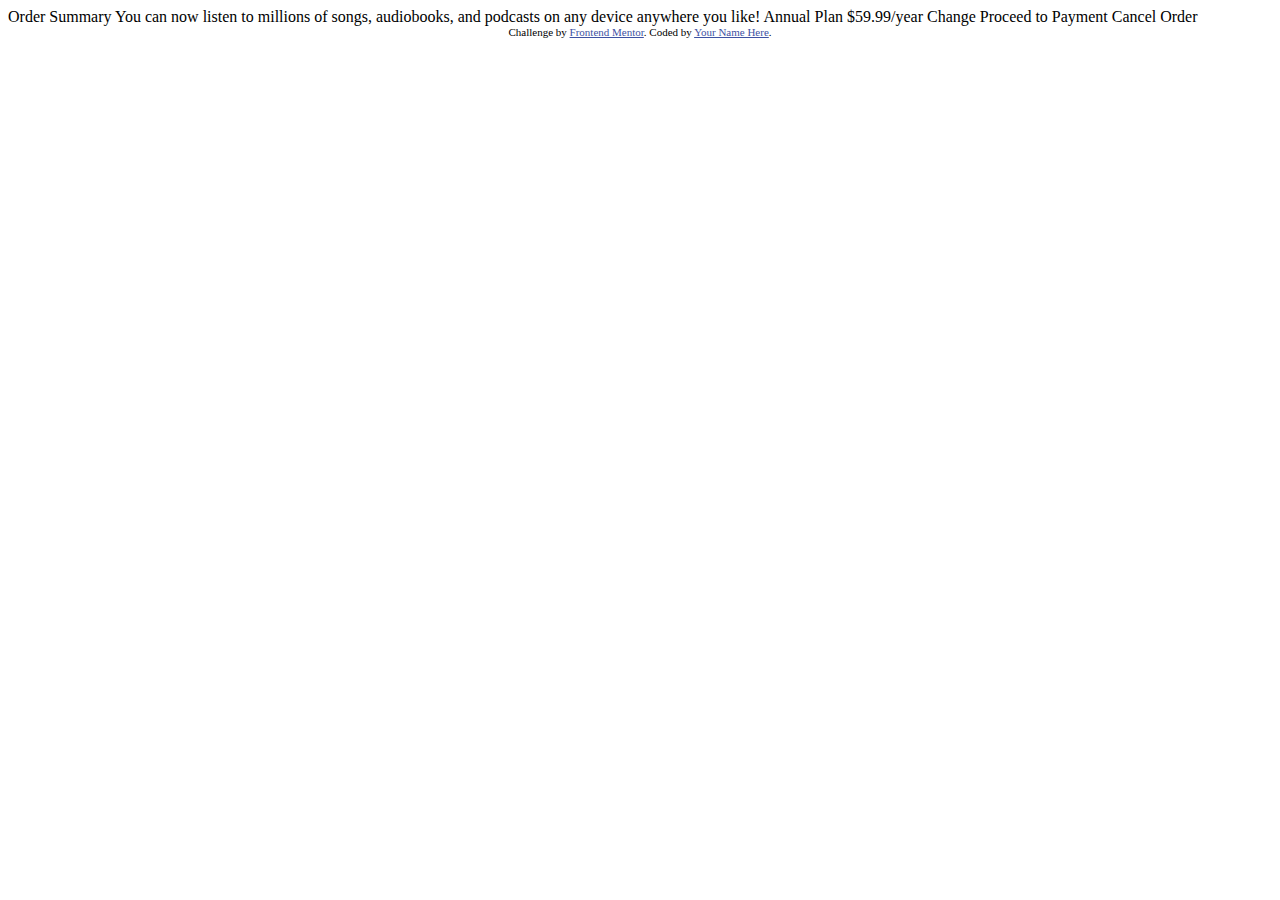
==== htmlcssjs/order-summary-component-main/index.html @ a9f9e7df "novo projeto" ====
<!DOCTYPE html>
<html lang="en">
<head>
  <meta charset="UTF-8">
  <meta name="viewport" content="width=device-width, initial-scale=1.0"> <!-- displays site properly based on user's device -->

  <link rel="icon" type="image/png" sizes="32x32" href="./images/favicon-32x32.png">
  
  <title>Frontend Mentor | Order summary card</title>

  <!-- Feel free to remove these styles or customise in your own stylesheet 👍 -->
  <style>
    .attribution { font-size: 11px; text-align: center; }
    .attribution a { color: hsl(228, 45%, 44%); }
  </style>
</head>
<body>

  Order Summary

  You can now listen to millions of songs, audiobooks, and podcasts on any 
  device anywhere you like!

  Annual Plan
  $59.99/year

  Change

  Proceed to Payment
  Cancel Order
  
  <div class="attribution">
    Challenge by <a href="https://www.frontendmentor.io?ref=challenge" target="_blank">Frontend Mentor</a>. 
    Coded by <a href="#">Your Name Here</a>.
  </div>
</body>
</html>
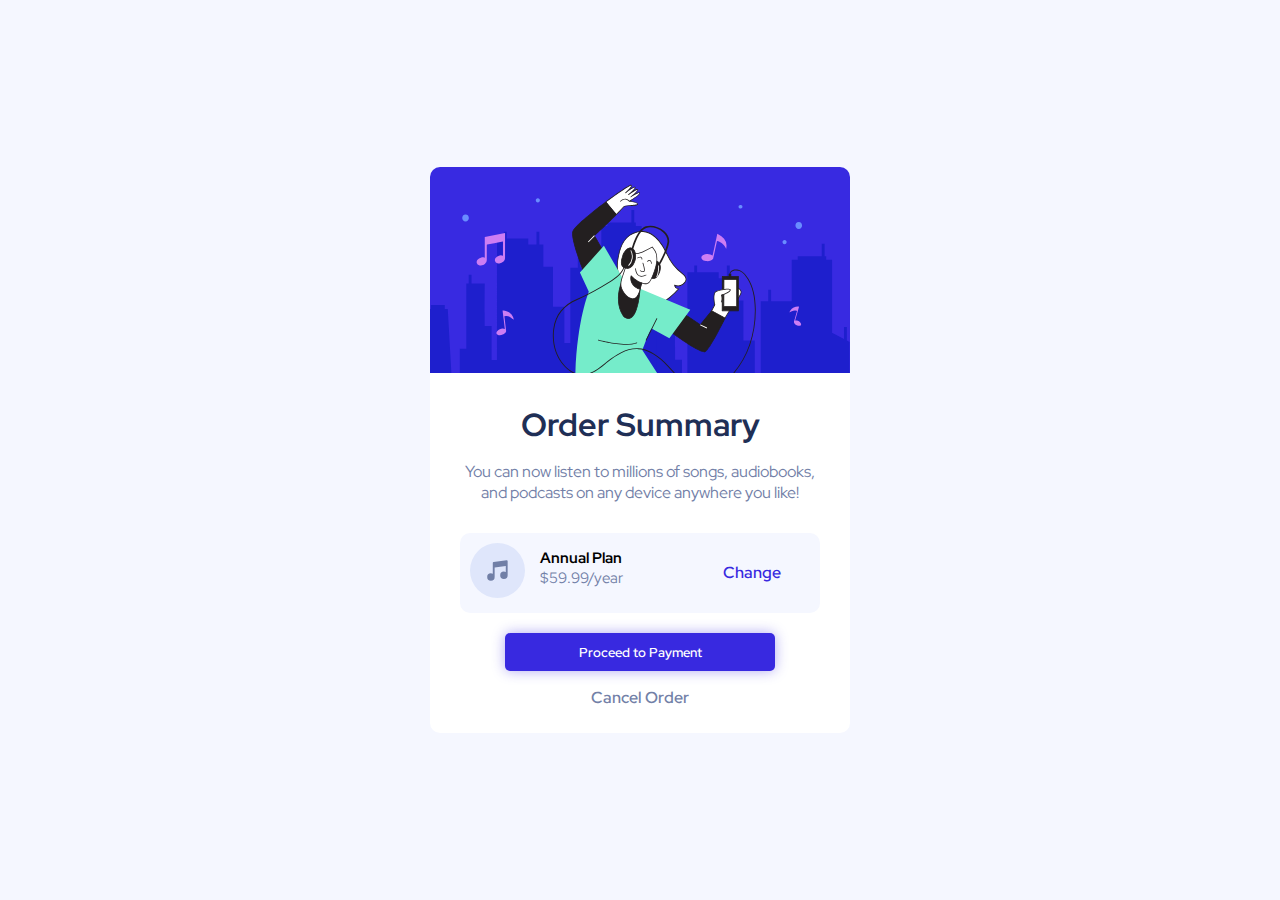
==== commit 2a301319: "Order Summary adicionado" ====
--- a/htmlcssjs/order-summary-component-main/index.html
+++ b/htmlcssjs/order-summary-component-main/index.html
@@ -1,37 +1,32 @@
 <!DOCTYPE html>
-<html lang="en">
+<html lang="pt-br">
 <head>
   <meta charset="UTF-8">
-  <meta name="viewport" content="width=device-width, initial-scale=1.0"> <!-- displays site properly based on user's device -->
-
-  <link rel="icon" type="image/png" sizes="32x32" href="./images/favicon-32x32.png">
-  
-  <title>Frontend Mentor | Order summary card</title>
-
-  <!-- Feel free to remove these styles or customise in your own stylesheet 👍 -->
-  <style>
-    .attribution { font-size: 11px; text-align: center; }
-    .attribution a { color: hsl(228, 45%, 44%); }
-  </style>
+  <meta name="viewport" content="width=device-width, initial-scale=1.0">
+  <title>OrderSummaryComponent</title>
+  <link rel="stylesheet" href="estilo/style.css">
 </head>
 <body>
-
-  Order Summary
-
-  You can now listen to millions of songs, audiobooks, and podcasts on any 
-  device anywhere you like!
-
-  Annual Plan
-  $59.99/year
-
-  Change
-
-  Proceed to Payment
-  Cancel Order
-  
-  <div class="attribution">
-    Challenge by <a href="https://www.frontendmentor.io?ref=challenge" target="_blank">Frontend Mentor</a>. 
-    Coded by <a href="#">Your Name Here</a>.
+  <div class="container">
+    <img src="images/illustration-hero.svg" alt="hero llustration">
+    <section>
+      <h1>Order Summary</h1>
+      <span class="desc">
+        You can now listen to millions of songs, audiobooks, and podcasts on any
+        device anywhere you like!
+      </span>
+      <div class="op">
+        <div class="image"><img src="images/icon-music.svg" alt="icon music"></div>
+        <div class="price">
+          <strong>Annual Plan</strong>
+          <span>$59.99/year</span>
+        </div>
+        <div class="link"><a href="#">Change</a></div>
+      </div>
+        <button>Proceed to Payment</button>
+        <a href="">Cancel Order</a>
+    </section>
   </div>
 </body>
-</html>+</html>
+ --- a/htmlcssjs/order-summary-component-main/estilo/style.css
+++ b/htmlcssjs/order-summary-component-main/estilo/style.css
@@ -0,0 +1,114 @@
+@charset 'UTF-8';
+
+@import url('https://fonts.googleapis.com/css2?family=Bebas+Neue&family=Dancing+Script:wght@400;500;700&family=Fraunces:opsz,wght@9..144,100;9..144,300;9..144,400;9..144,700&family=Montserrat:wght@500;700&family=Outfit:wght@400;700&family=Passion+One:wght@400;700&family=Red+Hat+Display:wght@500;700;900&family=Sriracha&display=swap');
+
+*{
+    margin: 0;
+    padding: 0;
+    box-sizing: border-box;
+    font-family: 'Red Hat Display';
+}
+
+body{
+    background-color: hsl(225, 100%, 98%);
+    width: 100%;
+    height: 100vh;
+    display: flex;
+    align-items: center;
+    justify-content: center;
+}
+
+.container{
+    background-color: white;
+    max-width: 420px;
+    border-radius: 10px;
+    overflow: hidden;
+}
+
+.container img{
+    width: 100%;
+}
+
+section{
+    align-items: center;
+    justify-content: center;
+    display: flex;
+    flex-direction: column;
+    padding: 0px 30px;
+    height: 100%;
+    width: 100%;
+}
+
+h1{
+    margin-top: 25px;
+    margin-bottom: 15px;
+    color: hsl(223, 47%, 23%); 
+}
+
+span{
+    color: hsl(224, 23%, 55%);
+    text-align: center;
+    margin-bottom: 10px;
+}
+
+.op{
+    display: flex;
+    width: 100%;
+    align-items: center;
+    background-color: hsl(225, 100%, 98%);
+    border-radius: 10px;
+    padding: 10px;
+    margin: 20px 0;
+}
+
+.image{
+    width: 55px;
+    margin-right: 15px;
+ }
+
+.price{
+    display: flex;
+    flex-direction: column;
+    font-size: 15px;
+}
+
+.op .link a{
+    color: hsl(245, 75%, 52%);
+    text-decoration: none;
+    margin-left: 100px;
+    font-weight: 600;
+}
+
+.op .link a:hover{
+    color: hsl(223, 47%, 23%);
+}
+
+button{
+    cursor: pointer;
+    color: white;
+    background-color: hsl(245, 75%, 52%);
+    border-radius: 5px;
+    border: none;
+    padding: 10px 0px;
+    width:75%;
+    font-weight: 600;
+    margin-bottom: 1rem;
+    box-shadow: 0px 0px 13px hsl(245, 75%, 52%, 0.4);
+    transition: 0.3s;
+}
+
+button:hover{
+    background-color: hsl(245, 49%, 50%)
+}
+
+a{
+    color: hsl(224, 23%, 55%);
+    font-weight: 600;
+    margin-bottom: 25px;
+    text-decoration: none;
+    transition: 0.3s;
+}
+
+a:hover{
+    color: hsl(245, 75%, 52%);
+}